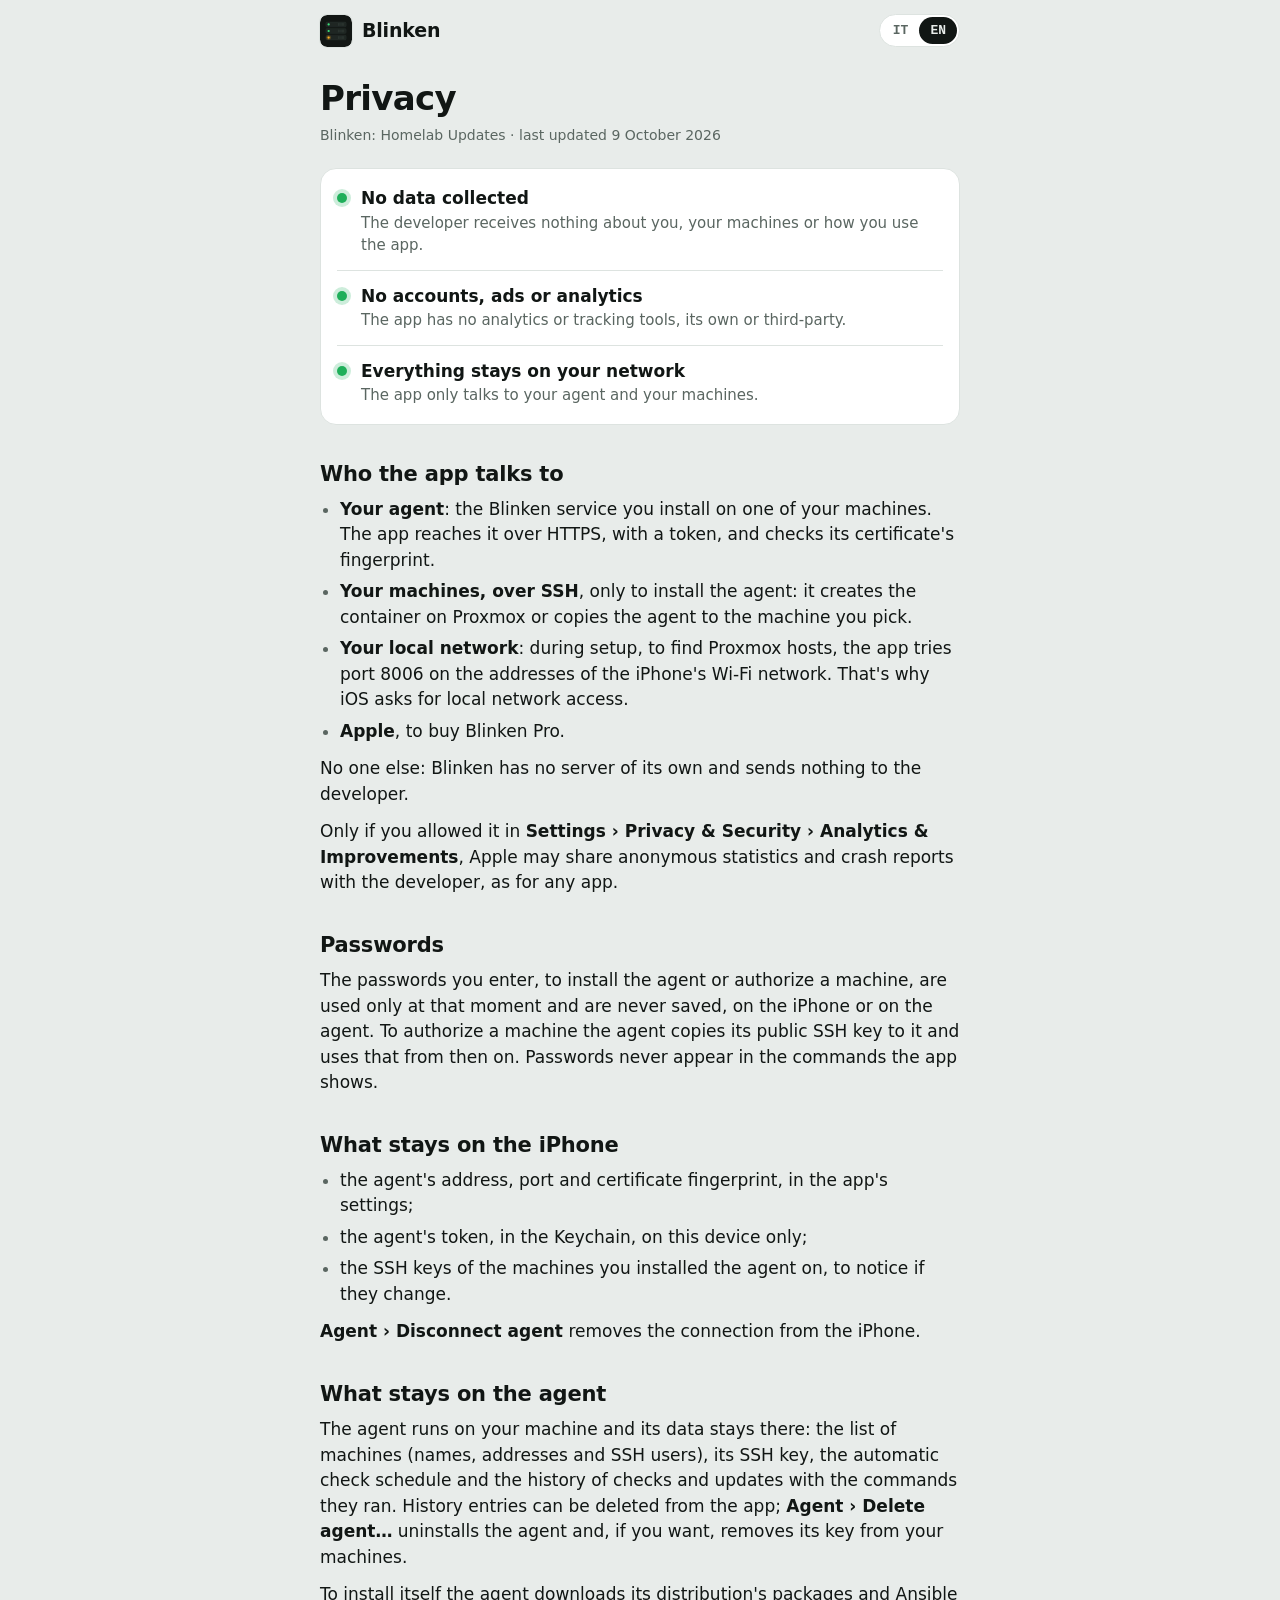
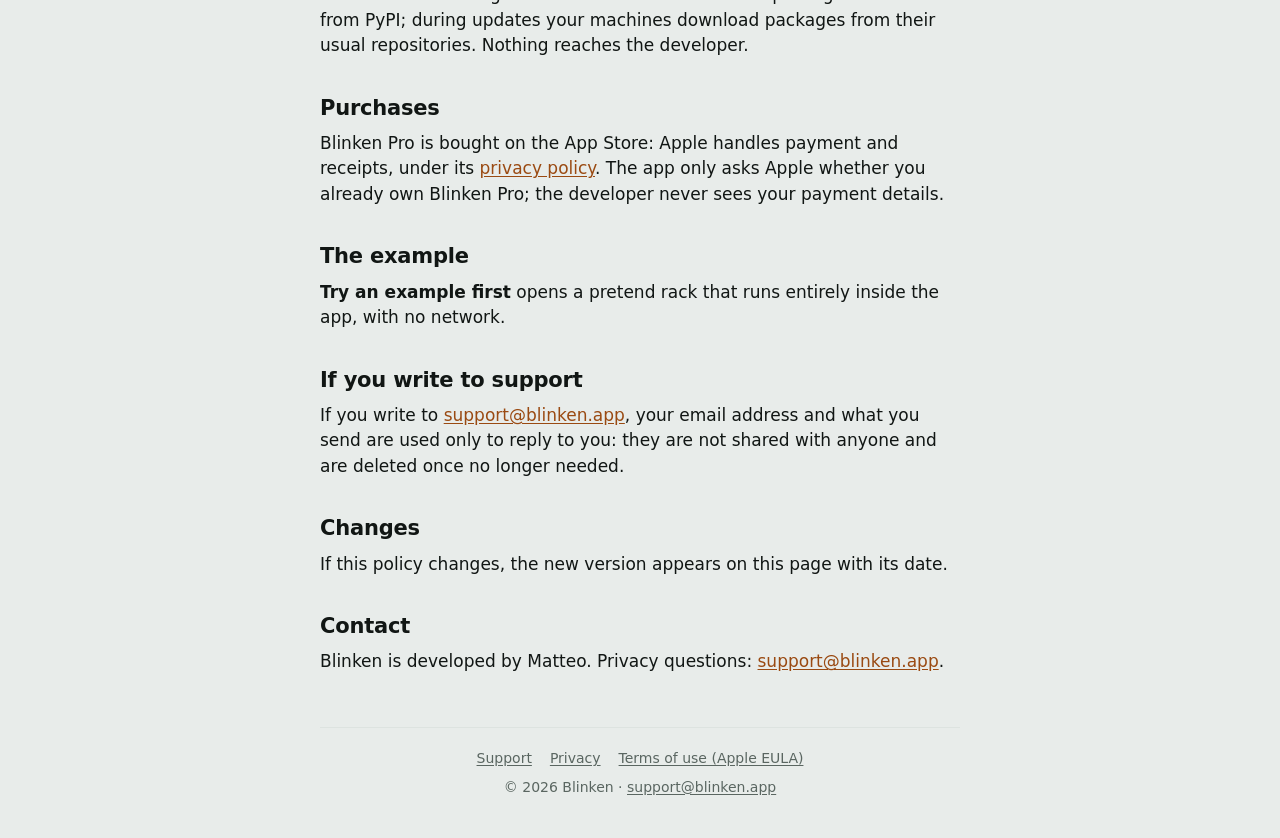
==== privacy/index.html @ d2d44118 "Sito di Blinken: pagina iniziale, privacy e supporto in italiano e inglese Co-Authored-By: Claude Op" ====
<!doctype html>
<html lang="en" data-title-it="Privacy · Blinken" data-title-en="Privacy · Blinken">
<head>
<meta charset="utf-8">
<meta name="viewport" content="width=device-width, initial-scale=1, viewport-fit=cover">
<title>Privacy · Blinken</title>
<meta name="description" content="Blinken doesn't collect any data. Blinken non raccoglie nessun dato.">
<meta name="color-scheme" content="light dark">
<meta name="theme-color" content="#E8ECEA" media="(prefers-color-scheme: light)">
<meta name="theme-color" content="#0C0E0D" media="(prefers-color-scheme: dark)">
<link rel="icon" href="/icon.svg" type="image/svg+xml">
<link rel="apple-touch-icon" href="/apple-touch-icon.png">
<link rel="stylesheet" href="/style.css">
<script src="/lang.js"></script>
</head>
<body>
<header class="top wrap">
  <a class="brand" href="/"><img class="mark" src="/icon.svg" width="32" height="32" alt="">Blinken</a>
  <nav class="langs" aria-label="Lingua / Language"><a href="#it" data-set-lang="it" hreflang="it">IT</a><a href="#en" data-set-lang="en" hreflang="en">EN</a></nav>
</header>

<main class="wrap">

<article lang="it">
  <h1>Privacy</h1>
  <p class="meta">Blinken: Homelab Updates · ultimo aggiornamento 9 ottobre 2026</p>

  <div class="card">
    <div class="led-row"><i class="led"></i><div><b>Nessun dato raccolto</b><span>Lo sviluppatore non riceve niente su di te, sulle tue macchine o su come usi l'app.</span></div></div>
    <div class="led-row"><i class="led"></i><div><b>Niente account, pubblicità o statistiche</b><span>Nell'app non ci sono strumenti di analisi o di tracciamento, né di terze parti.</span></div></div>
    <div class="led-row"><i class="led"></i><div><b>Tutto resta sulla tua rete</b><span>L'app parla solo con il tuo agente e con le tue macchine.</span></div></div>
  </div>

  <h2>Con chi parla l'app</h2>
  <ul>
    <li><strong>Il tuo agente</strong>: il servizio di Blinken che installi su una tua macchina. L'app lo contatta in HTTPS, con un token e controllando l'impronta del suo certificato.</li>
    <li><strong>Le tue macchine, via SSH</strong>, solo per installare l'agente: crea il container su Proxmox o copia l'agente sulla macchina che scegli.</li>
    <li><strong>La tua rete locale</strong>: durante la configurazione, per trovare i Proxmox, l'app prova la porta 8006 degli indirizzi della rete Wi-Fi dell'iPhone. Per questo iOS chiede il permesso di accedere alla rete locale.</li>
    <li><strong>Apple</strong>, per l'acquisto di Blinken Pro.</li>
  </ul>
  <p>Nessun altro: Blinken non ha un server suo e non manda niente allo sviluppatore.</p>
  <p>Solo se l'hai permesso in <strong>Impostazioni › Privacy e sicurezza › Analisi e miglioramenti</strong>, Apple può condividere con lo sviluppatore statistiche anonime e rapporti sugli arresti anomali, come per ogni app.</p>

  <h2>Le password</h2>
  <p>Le password che inserisci, per installare l'agente o autorizzare una macchina, servono solo in quel momento e non vengono salvate, né sull'iPhone né sull'agente. Per autorizzare una macchina l'agente vi copia la sua chiave SSH pubblica e da lì in poi usa quella. Nei comandi che l'app mostra le password non compaiono mai.</p>

  <h2>Cosa resta sull'iPhone</h2>
  <ul>
    <li>indirizzo, porta e impronta del certificato dell'agente, nelle impostazioni dell'app;</li>
    <li>il token dell'agente, nel Portachiavi, solo su questo dispositivo;</li>
    <li>le chiavi SSH delle macchine su cui hai installato l'agente, per accorgersi se cambiano.</li>
  </ul>
  <p><strong>Agente › Scollega agente</strong> cancella il collegamento dall'iPhone.</p>

  <h2>Cosa resta sull'agente</h2>
  <p>L'agente gira su una tua macchina e i suoi dati restano lì: l'elenco delle macchine (nomi, indirizzi e utenti SSH), la sua chiave SSH, il calendario della verifica automatica e la cronologia di verifiche e aggiornamenti con i comandi eseguiti. Le voci della cronologia si eliminano dall'app; <strong>Agente › Elimina agente…</strong> disinstalla l'agente e, se vuoi, toglie la sua chiave dalle macchine.</p>
  <p>Per installarsi l'agente scarica i pacchetti della sua distribuzione e Ansible da PyPI; durante gli aggiornamenti le tue macchine scaricano i pacchetti dai loro repository abituali. Allo sviluppatore non arriva niente.</p>

  <h2>Acquisti</h2>
  <p>Blinken Pro si compra sull'App Store: pagamento e ricevute li gestisce Apple, secondo la sua <a href="https://www.apple.com/it/legal/privacy/">informativa sulla privacy</a>. L'app chiede ad Apple solo se hai già Blinken Pro; lo sviluppatore non vede i tuoi dati di pagamento.</p>

  <h2>L'esempio</h2>
  <p><strong>Prova prima con un esempio</strong> apre un rack finto che gira tutto dentro l'app, senza rete.</p>

  <h2>Se scrivi al supporto</h2>
  <p>Se scrivi a <a href="mailto:support@blinken.app">support@blinken.app</a>, il tuo indirizzo email e quello che mandi servono solo per risponderti: non vengono dati a nessuno e vengono cancellati quando non servono più.</p>

  <h2>Modifiche</h2>
  <p>Se questa informativa cambia, la nuova versione compare su questa pagina con la sua data.</p>

  <h2>Contatti</h2>
  <p>Blinken è sviluppata da Matteo. Per domande sulla privacy: <a href="mailto:support@blinken.app">support@blinken.app</a>.</p>
</article>

<article lang="en">
  <h1>Privacy</h1>
  <p class="meta">Blinken: Homelab Updates · last updated 9 October 2026</p>

  <div class="card">
    <div class="led-row"><i class="led"></i><div><b>No data collected</b><span>The developer receives nothing about you, your machines or how you use the app.</span></div></div>
    <div class="led-row"><i class="led"></i><div><b>No accounts, ads or analytics</b><span>The app has no analytics or tracking tools, its own or third-party.</span></div></div>
    <div class="led-row"><i class="led"></i><div><b>Everything stays on your network</b><span>The app only talks to your agent and your machines.</span></div></div>
  </div>

  <h2>Who the app talks to</h2>
  <ul>
    <li><strong>Your agent</strong>: the Blinken service you install on one of your machines. The app reaches it over HTTPS, with a token, and checks its certificate's fingerprint.</li>
    <li><strong>Your machines, over SSH</strong>, only to install the agent: it creates the container on Proxmox or copies the agent to the machine you pick.</li>
    <li><strong>Your local network</strong>: during setup, to find Proxmox hosts, the app tries port 8006 on the addresses of the iPhone's Wi-Fi network. That's why iOS asks for local network access.</li>
    <li><strong>Apple</strong>, to buy Blinken Pro.</li>
  </ul>
  <p>No one else: Blinken has no server of its own and sends nothing to the developer.</p>
  <p>Only if you allowed it in <strong>Settings › Privacy &amp; Security › Analytics &amp; Improvements</strong>, Apple may share anonymous statistics and crash reports with the developer, as for any app.</p>

  <h2>Passwords</h2>
  <p>The passwords you enter, to install the agent or authorize a machine, are used only at that moment and are never saved, on the iPhone or on the agent. To authorize a machine the agent copies its public SSH key to it and uses that from then on. Passwords never appear in the commands the app shows.</p>

  <h2>What stays on the iPhone</h2>
  <ul>
    <li>the agent's address, port and certificate fingerprint, in the app's settings;</li>
    <li>the agent's token, in the Keychain, on this device only;</li>
    <li>the SSH keys of the machines you installed the agent on, to notice if they change.</li>
  </ul>
  <p><strong>Agent › Disconnect agent</strong> removes the connection from the iPhone.</p>

  <h2>What stays on the agent</h2>
  <p>The agent runs on your machine and its data stays there: the list of machines (names, addresses and SSH users), its SSH key, the automatic check schedule and the history of checks and updates with the commands they ran. History entries can be deleted from the app; <strong>Agent › Delete agent…</strong> uninstalls the agent and, if you want, removes its key from your machines.</p>
  <p>To install itself the agent downloads its distribution's packages and Ansible from PyPI; during updates your machines download packages from their usual repositories. Nothing reaches the developer.</p>

  <h2>Purchases</h2>
  <p>Blinken Pro is bought on the App Store: Apple handles payment and receipts, under its <a href="https://www.apple.com/legal/privacy/">privacy policy</a>. The app only asks Apple whether you already own Blinken Pro; the developer never sees your payment details.</p>

  <h2>The example</h2>
  <p><strong>Try an example first</strong> opens a pretend rack that runs entirely inside the app, with no network.</p>

  <h2>If you write to support</h2>
  <p>If you write to <a href="mailto:support@blinken.app">support@blinken.app</a>, your email address and what you send are used only to reply to you: they are not shared with anyone and are deleted once no longer needed.</p>

  <h2>Changes</h2>
  <p>If this policy changes, the new version appears on this page with its date.</p>

  <h2>Contact</h2>
  <p>Blinken is developed by Matteo. Privacy questions: <a href="mailto:support@blinken.app">support@blinken.app</a>.</p>
</article>

</main>

<footer class="wrap"><div class="rule">
  <nav>
    <a href="/support/"><span lang="it">Supporto</span><span lang="en">Support</span></a>
    <a href="/privacy/">Privacy</a>
    <a href="https://www.apple.com/legal/internet-services/itunes/dev/stdeula/"><span lang="it">Termini d'uso (EULA di Apple)</span><span lang="en">Terms of use (Apple EULA)</span></a>
  </nav>
  <div>© 2026 Blinken · <a href="mailto:support@blinken.app">support@blinken.app</a></div>
</div></footer>
</body>
</html>
---- style.css ----
/* blinken.app — gli stessi colori dell'app (Assets.xcassets), chiaro e scuro. */
:root {
  --canvas: #E8ECEA;
  --card: #FFFFFF;
  --hairline: #DDE3E0;
  --ink: #111614;
  --ink-2: #5A6661;
  --action: #F2A33A;
  --on-action: #111614;
  --led-ok: #1FAF5A;
  --led-busy: #F5A524;
  --ok-text: #157A40;
  --link: #9A4A12;
  --code: #EEF2F0;
  color-scheme: light;
}
@media (prefers-color-scheme: dark) {
  :root {
    --canvas: #0C0E0D;
    --card: #161A18;
    --hairline: #2C3531;
    --ink: #E6ECE8;
    --ink-2: #8B96A0;
    --action: #FFB020;
    --led-ok: #3BE37A;
    --led-busy: #FFB020;
    --ok-text: #3BE37A;
    --link: #FFB020;
    --code: #1F2623;
    color-scheme: dark;
  }
}

* { box-sizing: border-box; }
html { -webkit-text-size-adjust: 100%; }
body {
  margin: 0;
  background: var(--canvas);
  color: var(--ink);
  font: 17px/1.5 -apple-system, BlinkMacSystemFont, "SF Pro Text", system-ui, "Segoe UI", Roboto, sans-serif;
}
a { color: var(--link); text-underline-offset: 2px; }
code {
  font: 0.86em ui-monospace, "SF Mono", Menlo, monospace;
  background: var(--code);
  padding: 1px 5px;
  border-radius: 5px;
  overflow-wrap: anywhere;
}
strong { font-weight: 600; }

/* Una lingua alla volta; senza JavaScript si vedono tutte e due. */
html[data-lang="it"] body [lang="en"],
html[data-lang="en"] body [lang="it"] { display: none !important; }

.wrap { max-width: 680px; margin-left: auto; margin-right: auto; padding-left: 20px; padding-right: 20px; }

header.top {
  display: flex;
  align-items: center;
  justify-content: space-between;
  padding-top: 14px;
  padding-bottom: 14px;
}
.brand {
  display: flex;
  align-items: center;
  gap: 10px;
  color: var(--ink);
  text-decoration: none;
  font-weight: 700;
  font-size: 19px;
  letter-spacing: -0.01em;
}
.mark { display: block; border-radius: 22.4%; flex: none; box-shadow: 0 0 0 1px var(--hairline); }
.langs {
  display: flex;
  background: var(--card);
  border: 1px solid var(--hairline);
  border-radius: 999px;
  padding: 2px;
}
.langs a {
  font: 600 13px/1 ui-monospace, "SF Mono", Menlo, monospace;
  color: var(--ink-2);
  text-decoration: none;
  padding: 7px 11px;
  border-radius: 999px;
}
html[data-lang="it"] .langs [data-set-lang="it"],
html[data-lang="en"] .langs [data-set-lang="en"] { background: var(--ink); color: var(--canvas); }

main { padding-bottom: 24px; }
h1 { font-size: 34px; line-height: 1.12; letter-spacing: -0.02em; margin: 18px 0 8px; }
h2 { font-size: 21px; line-height: 1.25; margin: 36px 0 10px; letter-spacing: -0.01em; }
p { margin: 0 0 12px; }
.lede { font-size: 19px; color: var(--ink-2); margin-bottom: 20px; }
.meta { font-size: 14px; color: var(--ink-2); margin: 0 0 22px; }
ul { margin: 0 0 12px; padding-left: 20px; }
li { margin: 6px 0; }
li::marker { color: var(--ink-2); }

.card {
  background: var(--card);
  border: 1px solid var(--hairline);
  border-radius: 16px;
  padding: 4px 16px;
  margin: 0 0 16px;
}
.card.pad { padding: 16px; }

/* Righe con la lucina, come nell'app (LEDRow). */
.led-row { display: flex; gap: 14px; padding: 13px 0; }
.led-row + .led-row { border-top: 1px solid var(--hairline); }
.led {
  flex: none;
  width: 10px;
  height: 10px;
  margin-top: 7px;
  border-radius: 50%;
  background: var(--led-ok);
  box-shadow: 0 0 0 4px color-mix(in srgb, var(--led-ok) 22%, transparent);
}
.led.busy {
  background: var(--led-busy);
  box-shadow: 0 0 0 4px color-mix(in srgb, var(--led-busy) 22%, transparent);
}
.led-row b { display: block; font-weight: 600; }
.led-row span { display: block; color: var(--ink-2); font-size: 15px; }

/* Domande frequenti */
details { border-top: 1px solid var(--hairline); }
details:first-child { border-top: 0; }
summary {
  list-style: none;
  cursor: pointer;
  padding: 15px 28px 15px 0;
  font-weight: 600;
  position: relative;
}
summary::-webkit-details-marker { display: none; }
summary::after {
  content: "";
  position: absolute;
  right: 4px;
  top: 50%;
  width: 8px;
  height: 8px;
  border-right: 2px solid var(--ink-2);
  border-bottom: 2px solid var(--ink-2);
  transform: translateY(-70%) rotate(45deg);
  transition: transform 0.15s;
}
details[open] summary::after { transform: translateY(-30%) rotate(-135deg); }
details > div { padding: 0 0 14px; }
details > div > :last-child { margin-bottom: 0; }

.button {
  display: inline-flex;
  align-items: center;
  justify-content: center;
  gap: 8px;
  background: var(--action);
  color: var(--on-action);
  font-weight: 600;
  text-decoration: none;
  border-radius: 999px;
  padding: 13px 22px;
  min-height: 48px;
}
.contact { display: flex; flex-direction: column; gap: 12px; align-items: flex-start; }
.contact p { margin: 0; color: var(--ink-2); font-size: 15px; }

/* Pagina iniziale */
.hero { text-align: center; padding: 28px 0 8px; }
.hero .mark { margin: 0 auto 18px; box-shadow: 0 0 0 1px var(--hairline), 0 8px 28px rgba(0, 0, 0, 0.18); }
.hero h1 { margin-top: 0; }
.hero .lede { margin-left: auto; margin-right: auto; max-width: 30em; }
.soon {
  display: inline-block;
  font: 600 13px/1 ui-monospace, "SF Mono", Menlo, monospace;
  letter-spacing: 0.04em;
  text-transform: uppercase;
  color: var(--ink-2);
  border: 1px solid var(--hairline);
  background: var(--card);
  border-radius: 999px;
  padding: 9px 14px;
  margin-bottom: 26px;
}
.tiles { display: grid; gap: 12px; margin-top: 8px; }
.tile {
  display: block;
  background: var(--card);
  border: 1px solid var(--hairline);
  border-radius: 16px;
  padding: 14px 16px;
  color: var(--ink);
  text-decoration: none;
}
.tile b { display: block; font-weight: 600; }
.tile span { color: var(--ink-2); font-size: 15px; }
@media (min-width: 560px) { .tiles { grid-template-columns: 1fr 1fr; } }

footer {
  margin-top: 16px;
  padding-bottom: 40px;
  color: var(--ink-2);
  font-size: 14px;
  text-align: center;
}
footer .rule { border-top: 1px solid var(--hairline); padding-top: 20px; }
footer nav { display: flex; flex-wrap: wrap; justify-content: center; gap: 6px 18px; margin-bottom: 8px; }
footer a { color: var(--ink-2); }
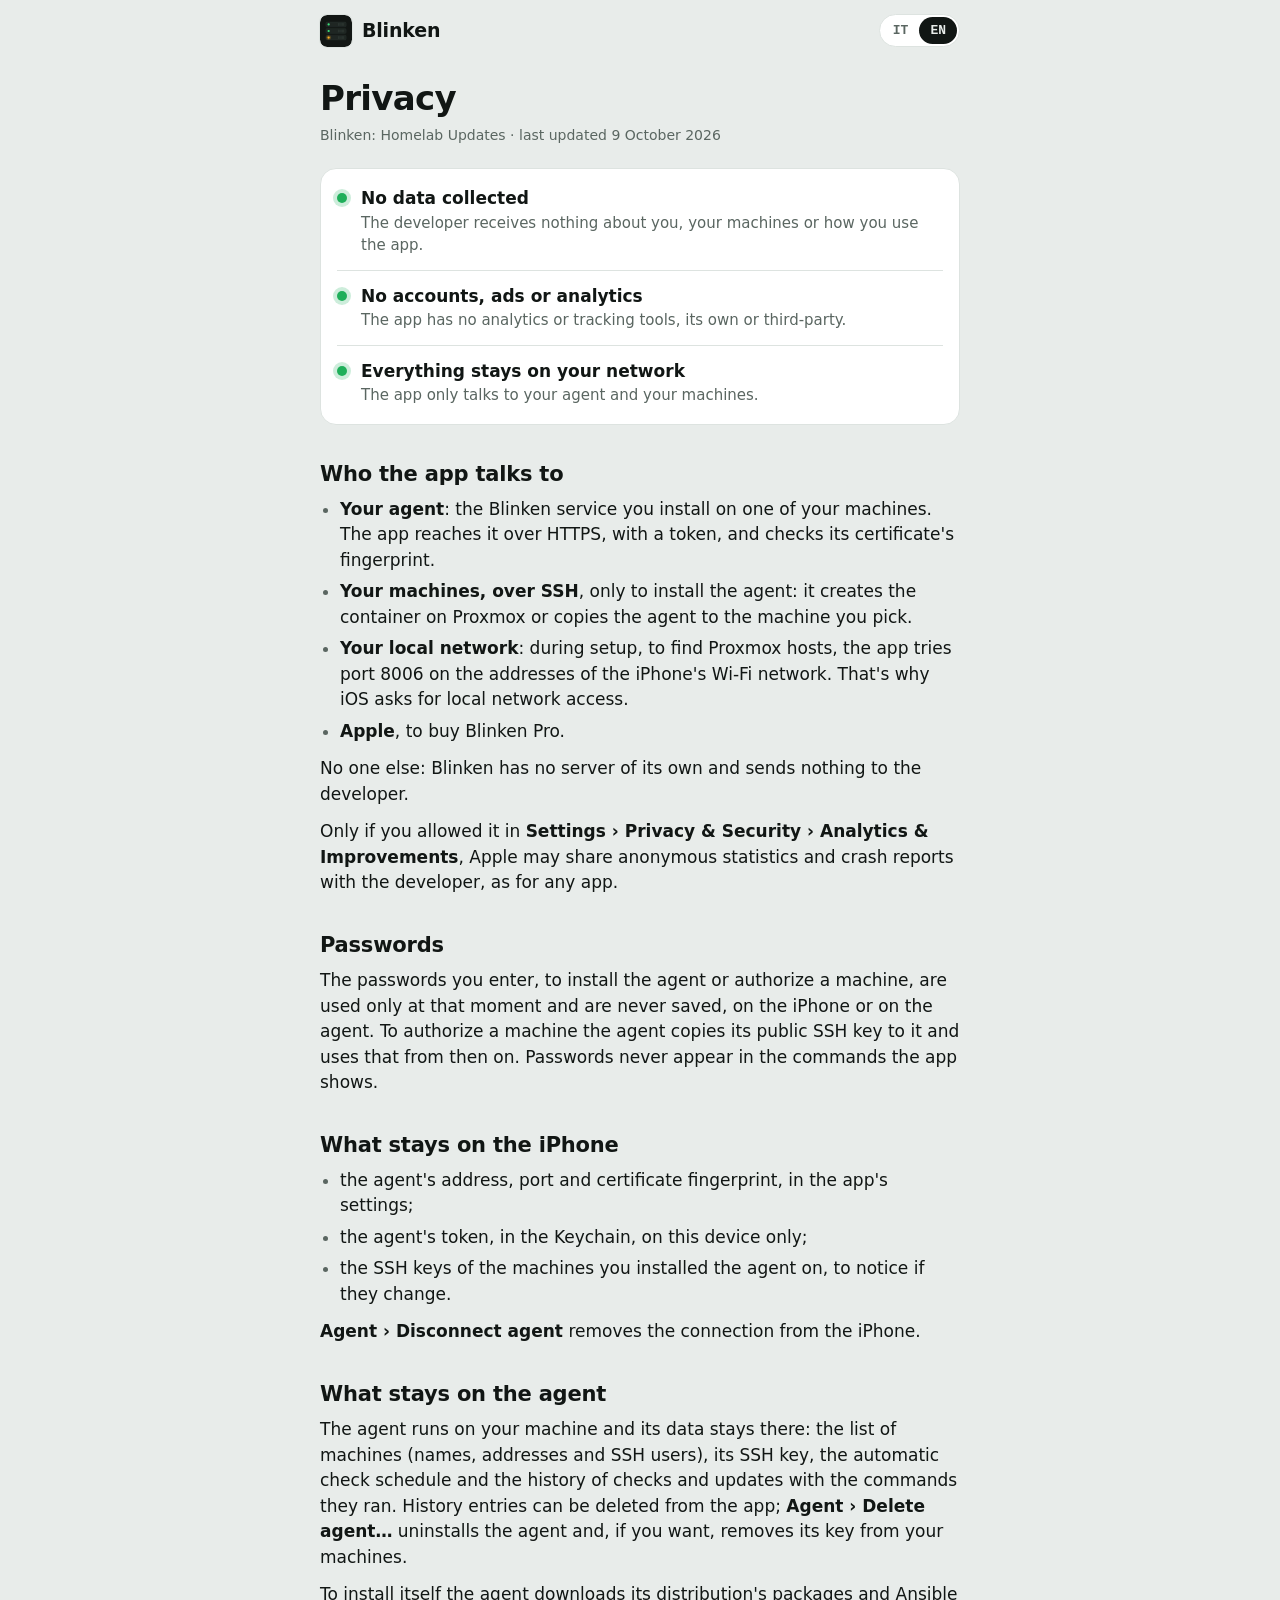
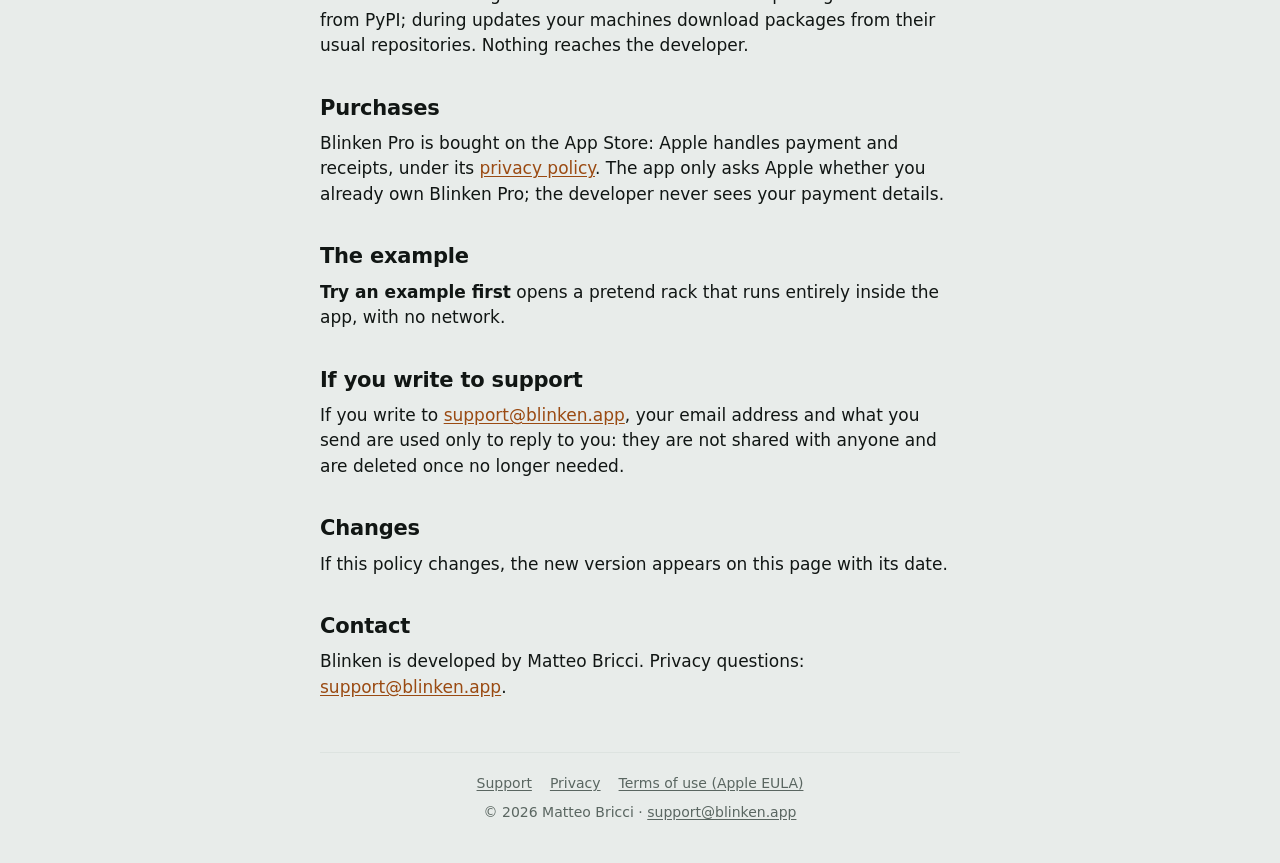
==== commit 6ea168b4: "Privacy e piè di pagina con nome e cognome dello sviluppatore Co-Authored-By: Claude Opus 5.5 <norep" ====
--- a/privacy/index.html
+++ b/privacy/index.html
@@ -69,7 +69,7 @@
   <p>Se questa informativa cambia, la nuova versione compare su questa pagina con la sua data.</p>
 
   <h2>Contatti</h2>
-  <p>Blinken è sviluppata da Matteo. Per domande sulla privacy: <a href="mailto:support@blinken.app">support@blinken.app</a>.</p>
+  <p>Blinken è sviluppata da Matteo Bricci. Per domande sulla privacy: <a href="mailto:support@blinken.app">support@blinken.app</a>.</p>
 </article>
 
 <article lang="en">
@@ -120,7 +120,7 @@
   <p>If this policy changes, the new version appears on this page with its date.</p>
 
   <h2>Contact</h2>
-  <p>Blinken is developed by Matteo. Privacy questions: <a href="mailto:support@blinken.app">support@blinken.app</a>.</p>
+  <p>Blinken is developed by Matteo Bricci. Privacy questions: <a href="mailto:support@blinken.app">support@blinken.app</a>.</p>
 </article>
 
 </main>
@@ -131,7 +131,7 @@
     <a href="/privacy/">Privacy</a>
     <a href="https://www.apple.com/legal/internet-services/itunes/dev/stdeula/"><span lang="it">Termini d'uso (EULA di Apple)</span><span lang="en">Terms of use (Apple EULA)</span></a>
   </nav>
-  <div>© 2026 Blinken · <a href="mailto:support@blinken.app">support@blinken.app</a></div>
+  <div>© 2026 Matteo Bricci · <a href="mailto:support@blinken.app">support@blinken.app</a></div>
 </div></footer>
 </body>
 </html>
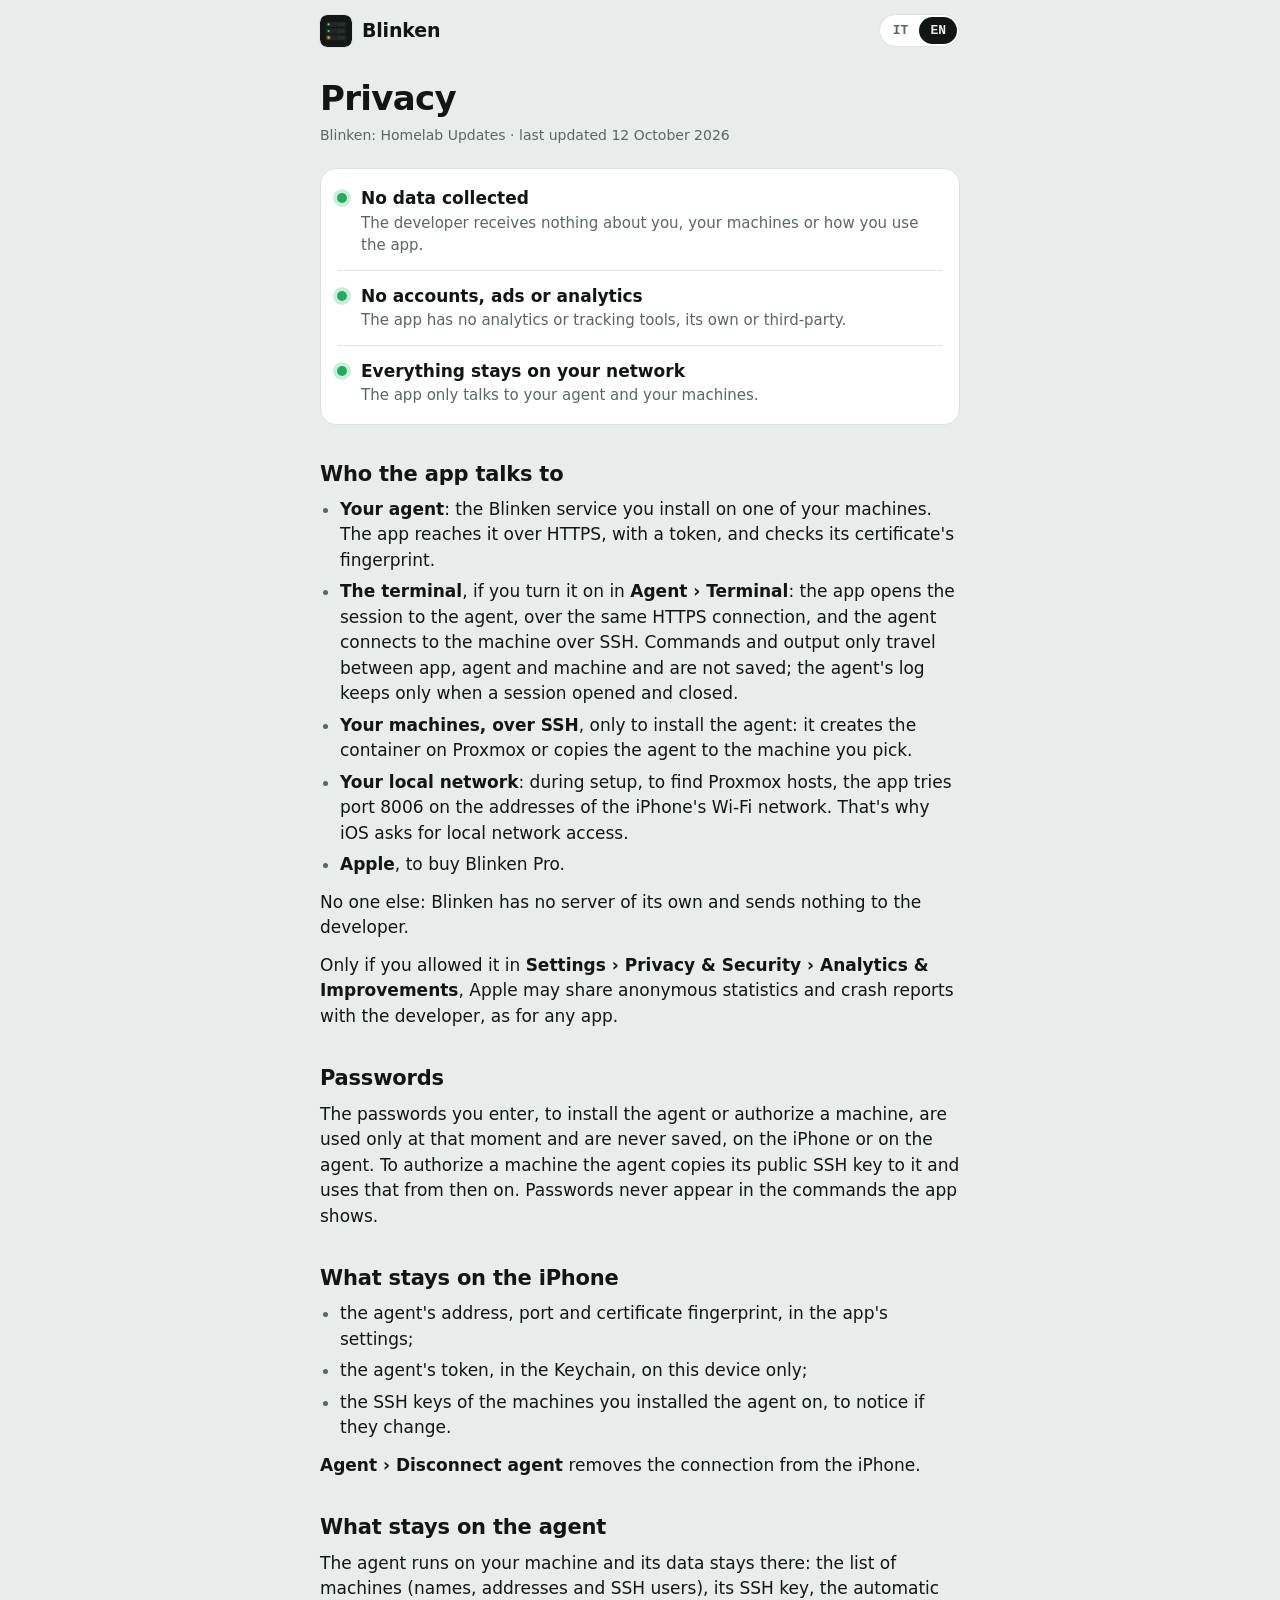
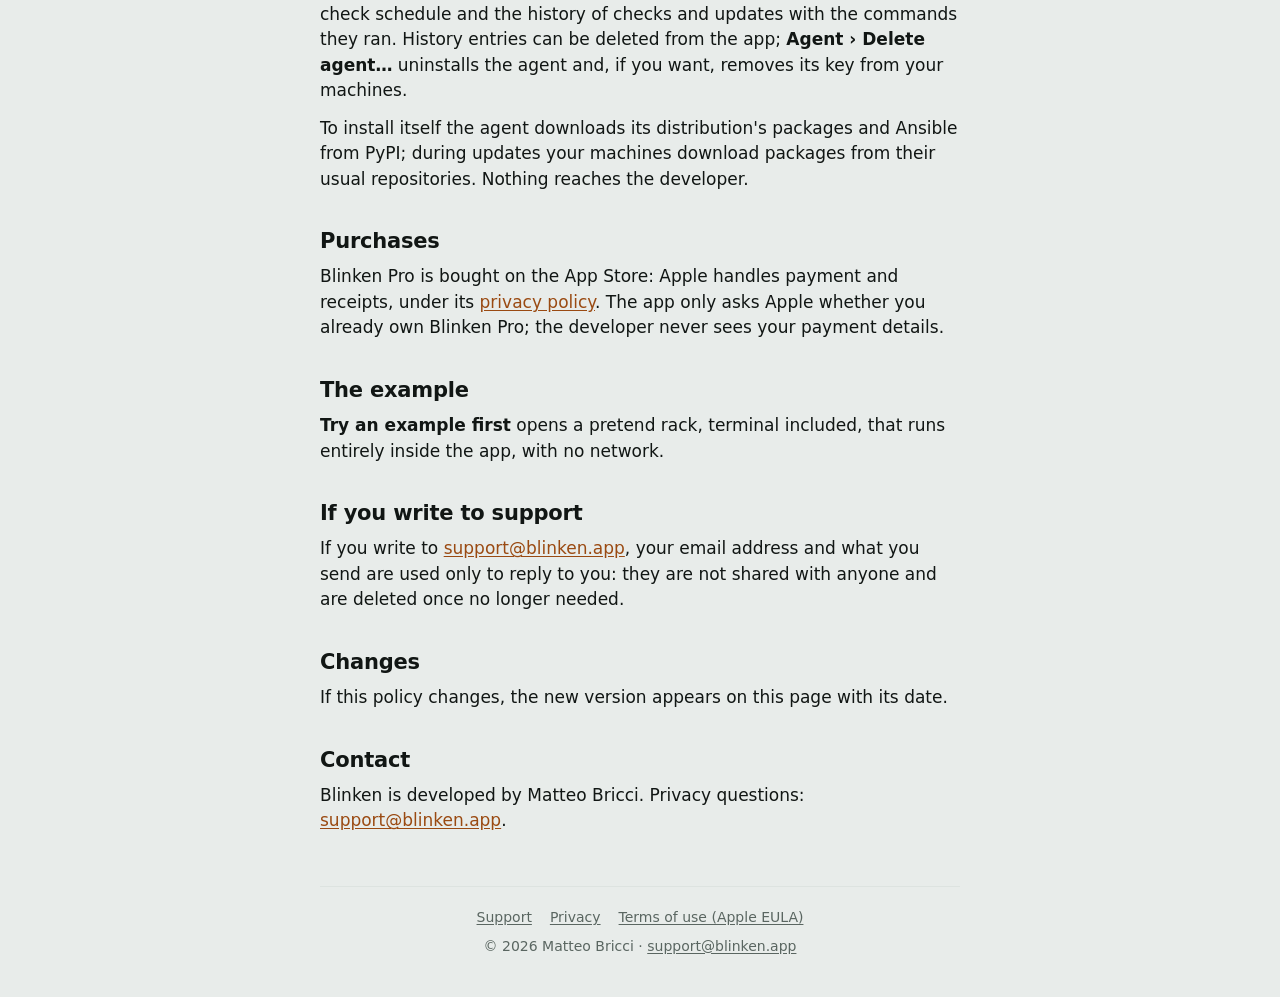
==== commit 41c89187: "Terminale assistito sul sito: home, privacy e supporto Co-Authored-By: Claude Opus 5.5 <noreply@anth" ====
--- a/privacy/index.html
+++ b/privacy/index.html
@@ -23,7 +23,7 @@
 
 <article lang="it">
   <h1>Privacy</h1>
-  <p class="meta">Blinken: Homelab Updates · ultimo aggiornamento 9 ottobre 2026</p>
+  <p class="meta">Blinken: Homelab Updates · ultimo aggiornamento 12 ottobre 2026</p>
 
   <div class="card">
     <div class="led-row"><i class="led"></i><div><b>Nessun dato raccolto</b><span>Lo sviluppatore non riceve niente su di te, sulle tue macchine o su come usi l'app.</span></div></div>
@@ -34,6 +34,7 @@
   <h2>Con chi parla l'app</h2>
   <ul>
     <li><strong>Il tuo agente</strong>: il servizio di Blinken che installi su una tua macchina. L'app lo contatta in HTTPS, con un token e controllando l'impronta del suo certificato.</li>
+    <li><strong>Il terminale</strong>, se lo accendi in <strong>Agente › Terminale</strong>: l'app apre la sessione verso l'agente, nella stessa connessione HTTPS, ed è l'agente a collegarsi in SSH alla macchina. Comandi e risposte passano solo tra app, agente e macchina e non vengono salvati; nel registro dell'agente restano solo l'apertura e la chiusura della sessione.</li>
     <li><strong>Le tue macchine, via SSH</strong>, solo per installare l'agente: crea il container su Proxmox o copia l'agente sulla macchina che scegli.</li>
     <li><strong>La tua rete locale</strong>: durante la configurazione, per trovare i Proxmox, l'app prova la porta 8006 degli indirizzi della rete Wi-Fi dell'iPhone. Per questo iOS chiede il permesso di accedere alla rete locale.</li>
     <li><strong>Apple</strong>, per l'acquisto di Blinken Pro.</li>
@@ -60,7 +61,7 @@
   <p>Blinken Pro si compra sull'App Store: pagamento e ricevute li gestisce Apple, secondo la sua <a href="https://www.apple.com/it/legal/privacy/">informativa sulla privacy</a>. L'app chiede ad Apple solo se hai già Blinken Pro; lo sviluppatore non vede i tuoi dati di pagamento.</p>
 
   <h2>L'esempio</h2>
-  <p><strong>Prova prima con un esempio</strong> apre un rack finto che gira tutto dentro l'app, senza rete.</p>
+  <p><strong>Prova prima con un esempio</strong> apre un rack finto, terminale compreso, che gira tutto dentro l'app, senza rete.</p>
 
   <h2>Se scrivi al supporto</h2>
   <p>Se scrivi a <a href="mailto:support@blinken.app">support@blinken.app</a>, il tuo indirizzo email e quello che mandi servono solo per risponderti: non vengono dati a nessuno e vengono cancellati quando non servono più.</p>
@@ -74,7 +75,7 @@
 
 <article lang="en">
   <h1>Privacy</h1>
-  <p class="meta">Blinken: Homelab Updates · last updated 9 October 2026</p>
+  <p class="meta">Blinken: Homelab Updates · last updated 12 October 2026</p>
 
   <div class="card">
     <div class="led-row"><i class="led"></i><div><b>No data collected</b><span>The developer receives nothing about you, your machines or how you use the app.</span></div></div>
@@ -85,6 +86,7 @@
   <h2>Who the app talks to</h2>
   <ul>
     <li><strong>Your agent</strong>: the Blinken service you install on one of your machines. The app reaches it over HTTPS, with a token, and checks its certificate's fingerprint.</li>
+    <li><strong>The terminal</strong>, if you turn it on in <strong>Agent › Terminal</strong>: the app opens the session to the agent, over the same HTTPS connection, and the agent connects to the machine over SSH. Commands and output only travel between app, agent and machine and are not saved; the agent's log keeps only when a session opened and closed.</li>
     <li><strong>Your machines, over SSH</strong>, only to install the agent: it creates the container on Proxmox or copies the agent to the machine you pick.</li>
     <li><strong>Your local network</strong>: during setup, to find Proxmox hosts, the app tries port 8006 on the addresses of the iPhone's Wi-Fi network. That's why iOS asks for local network access.</li>
     <li><strong>Apple</strong>, to buy Blinken Pro.</li>
@@ -111,7 +113,7 @@
   <p>Blinken Pro is bought on the App Store: Apple handles payment and receipts, under its <a href="https://www.apple.com/legal/privacy/">privacy policy</a>. The app only asks Apple whether you already own Blinken Pro; the developer never sees your payment details.</p>
 
   <h2>The example</h2>
-  <p><strong>Try an example first</strong> opens a pretend rack that runs entirely inside the app, with no network.</p>
+  <p><strong>Try an example first</strong> opens a pretend rack, terminal included, that runs entirely inside the app, with no network.</p>
 
   <h2>If you write to support</h2>
   <p>If you write to <a href="mailto:support@blinken.app">support@blinken.app</a>, your email address and what you send are used only to reply to you: they are not shared with anyone and are deleted once no longer needed.</p>
